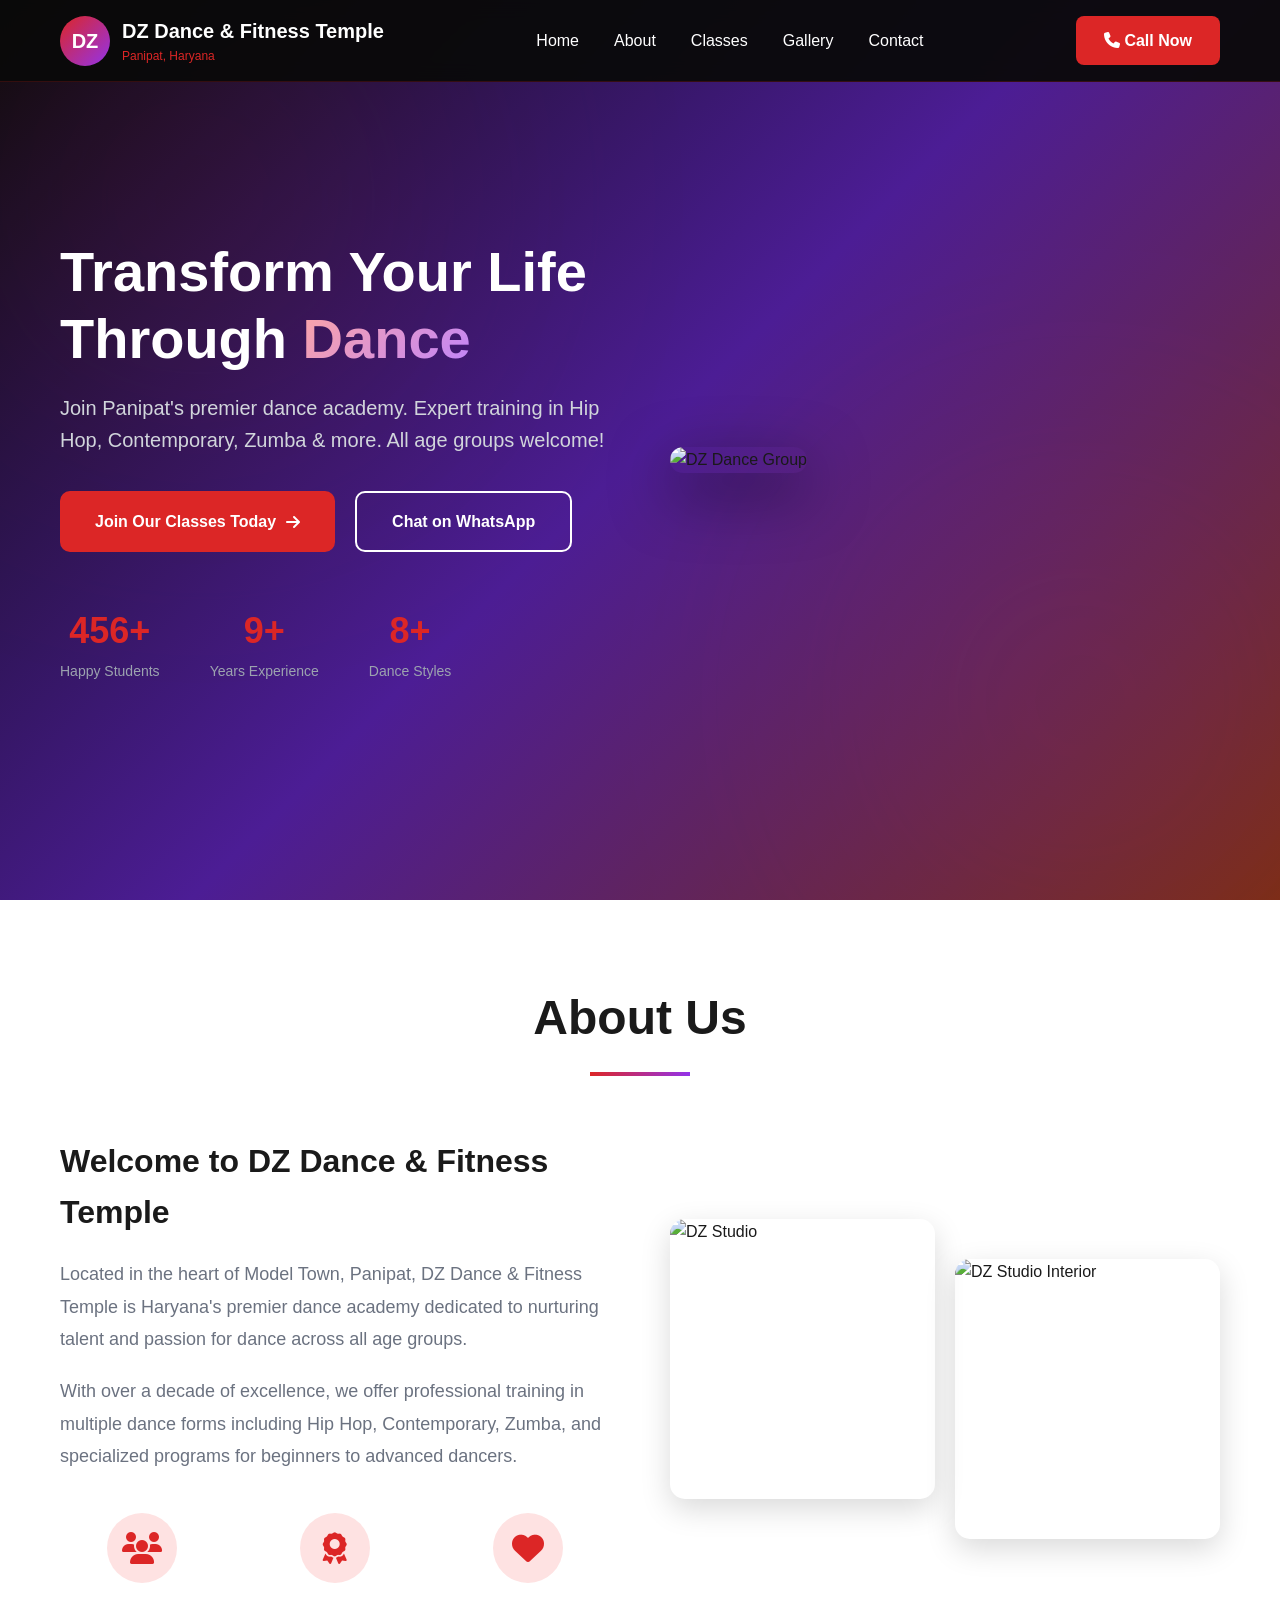
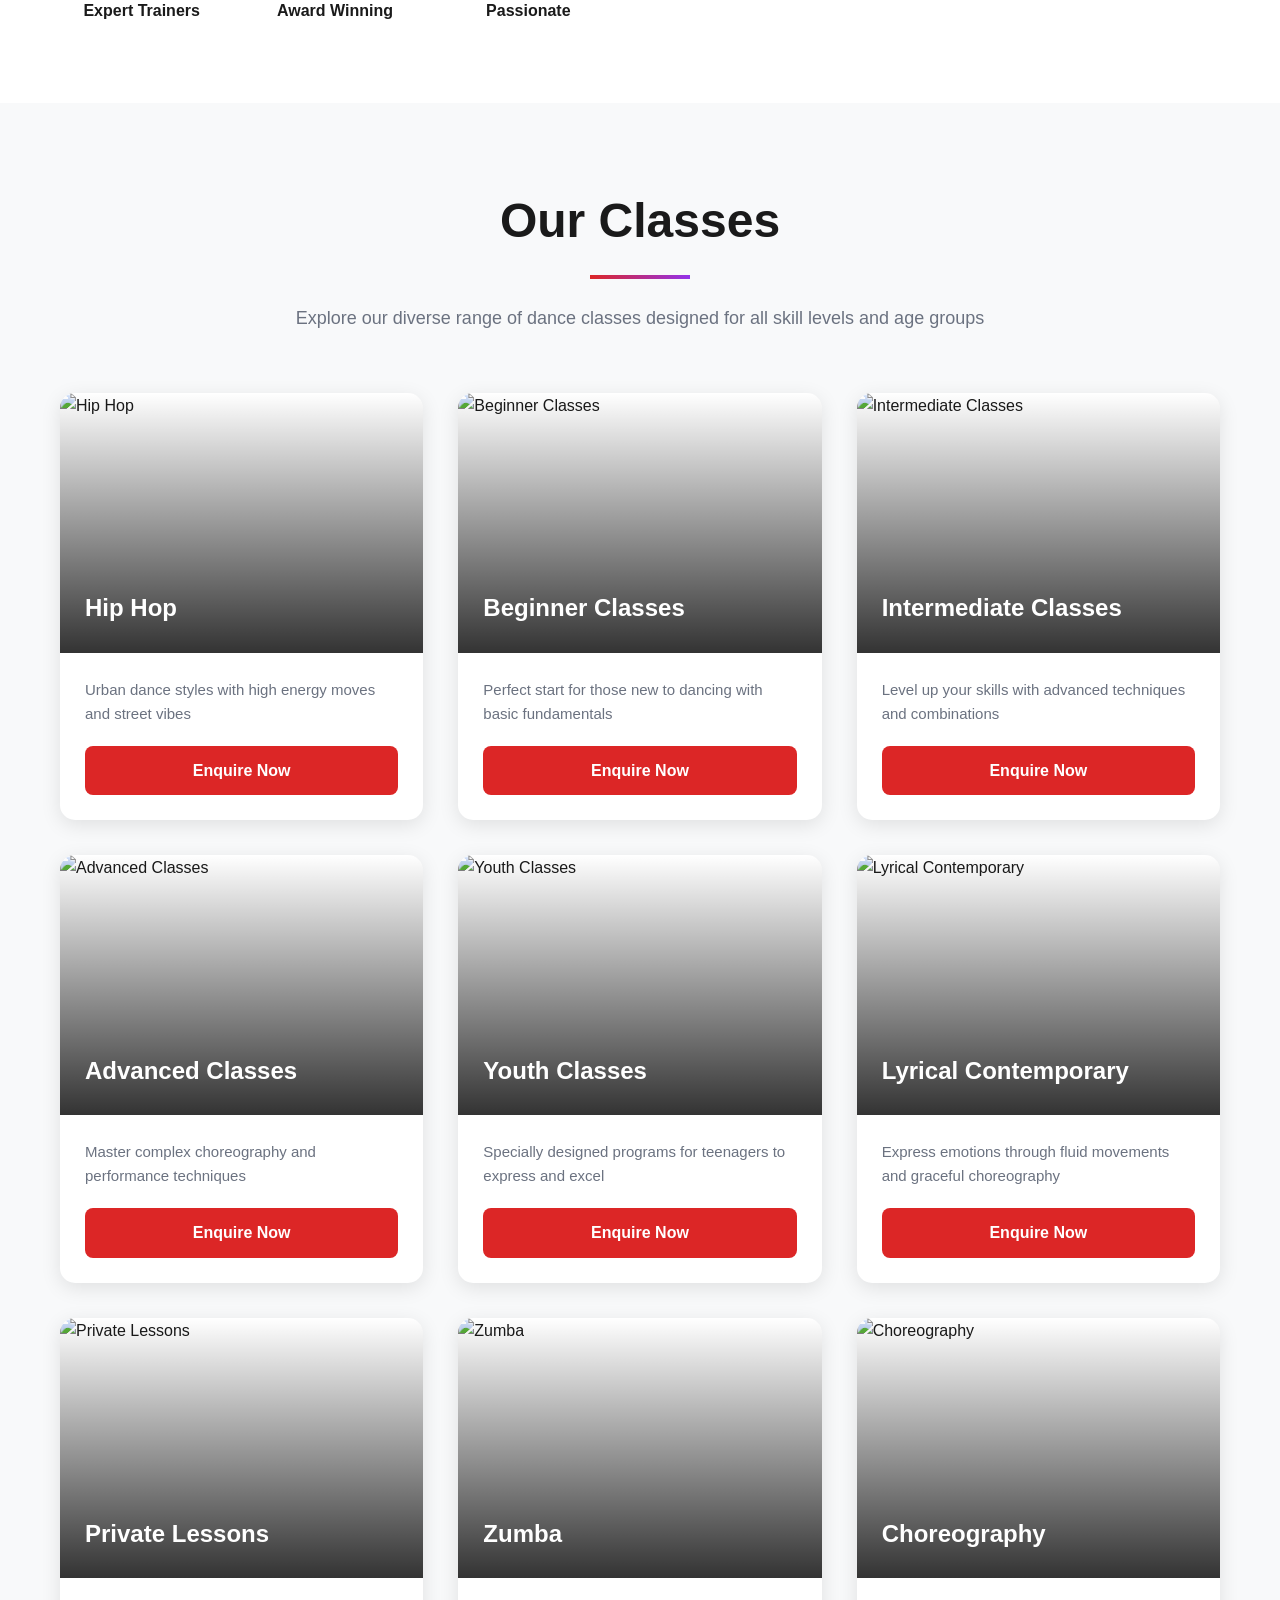
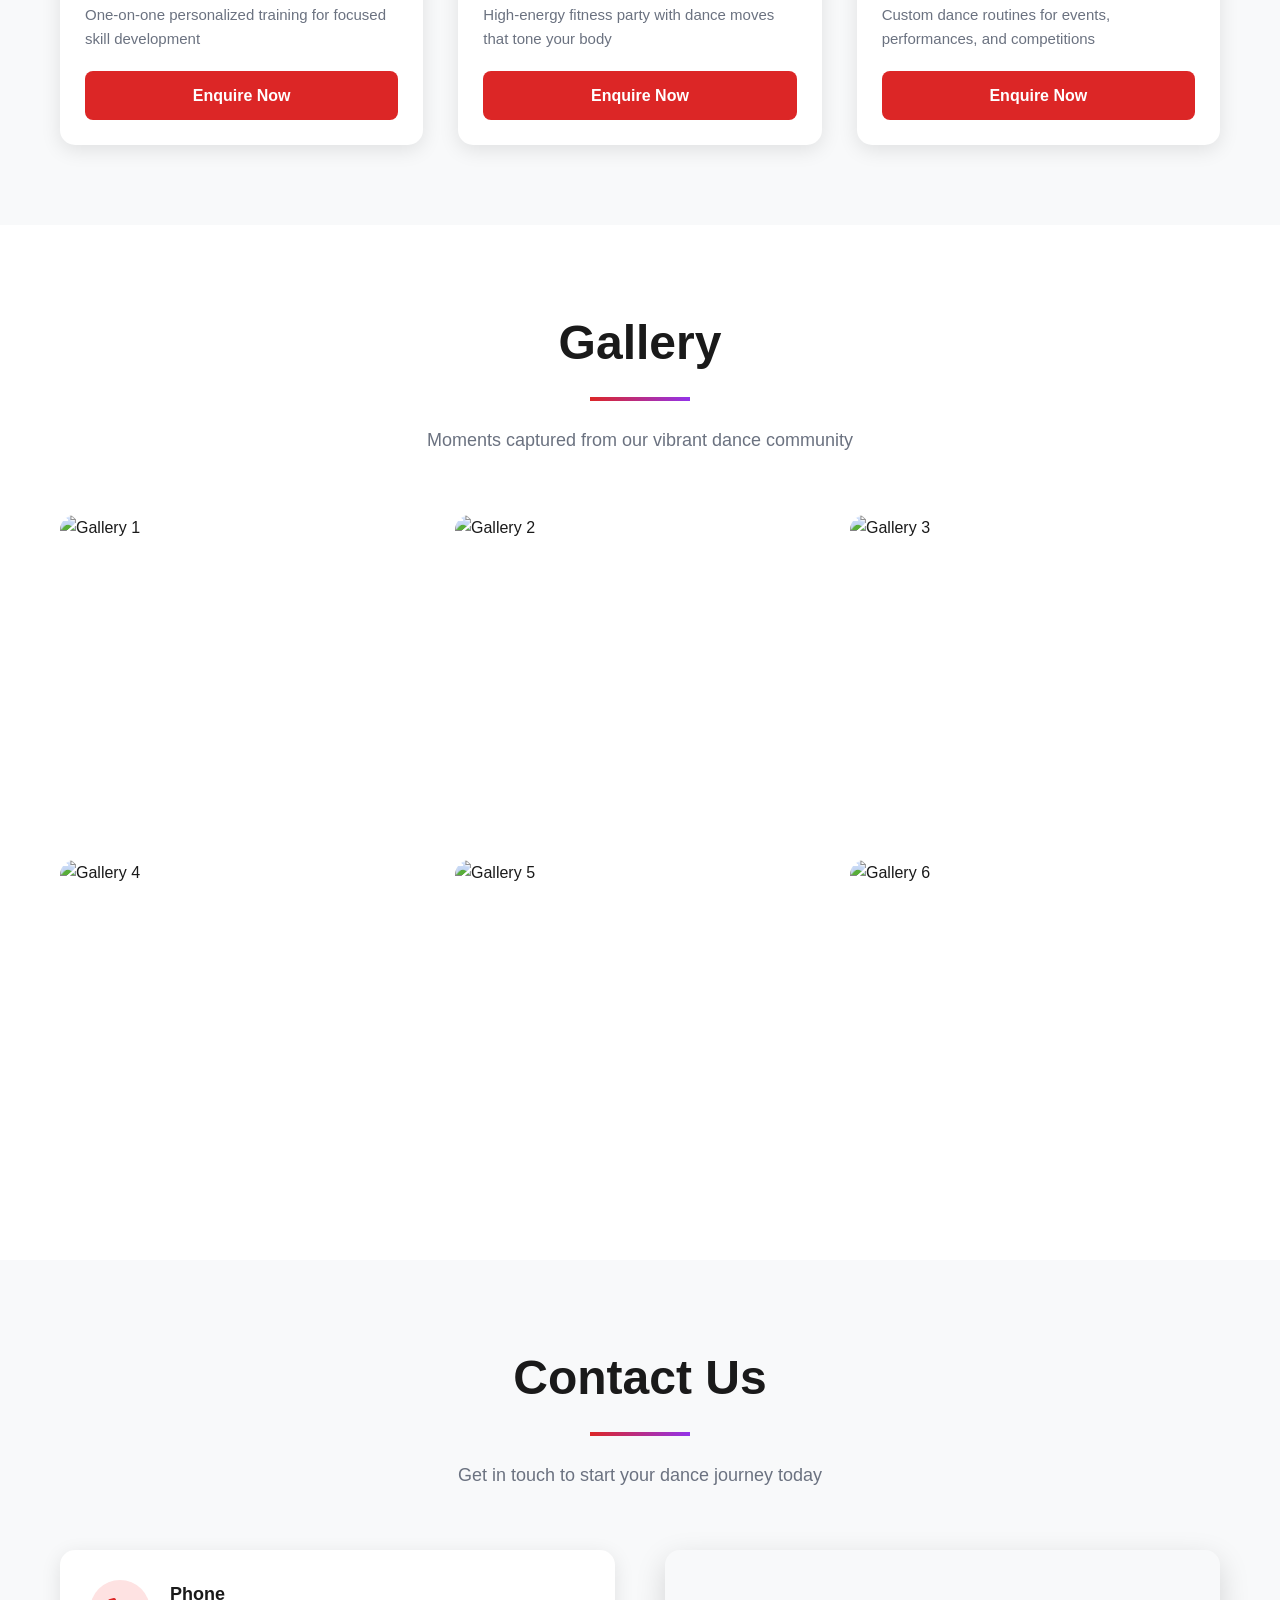
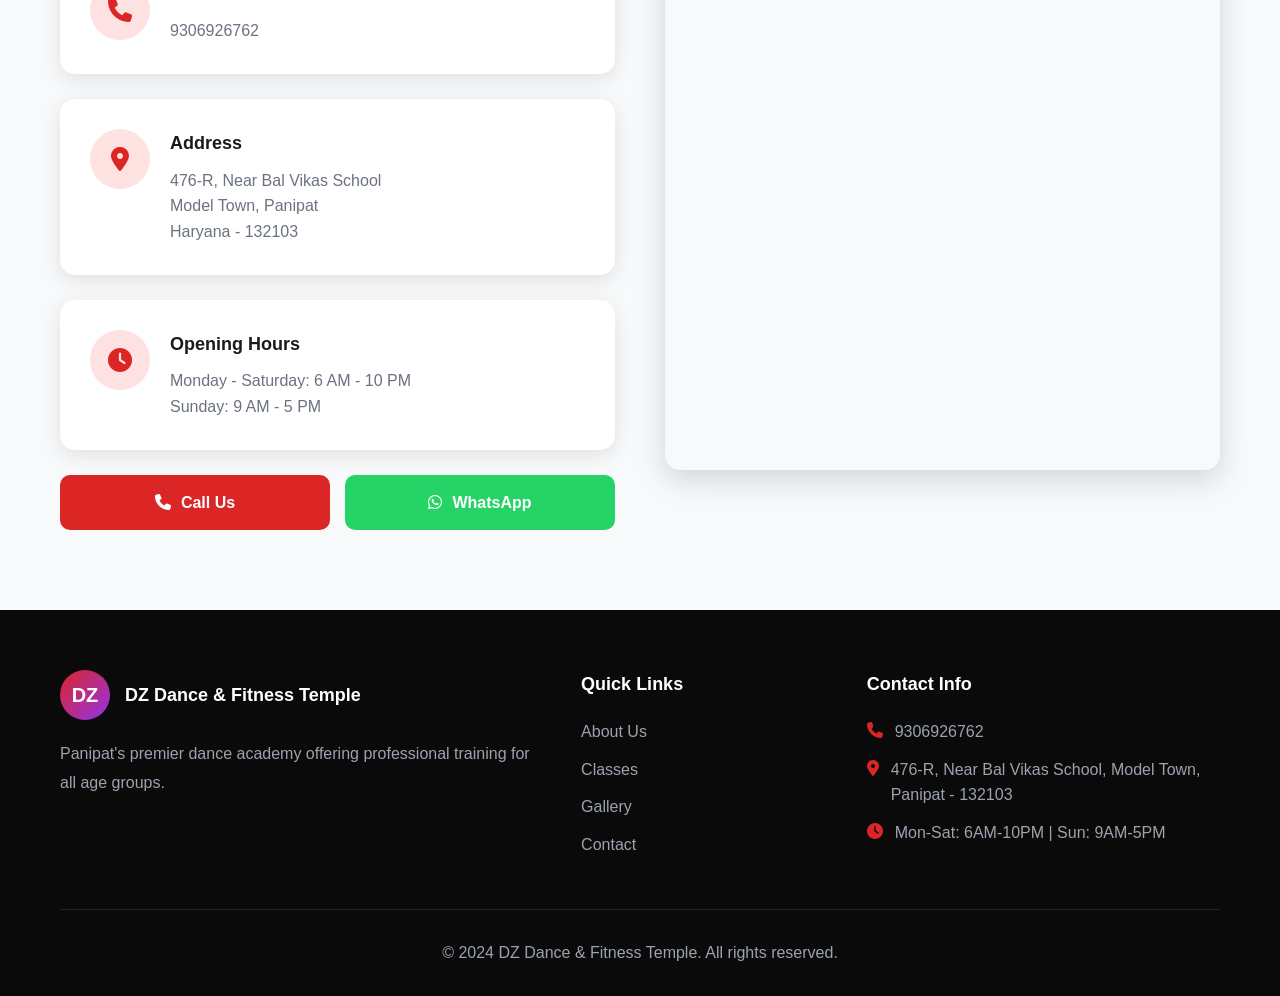
==== static-website/index.html @ d828e3bc "auto-commit for 0500b7d0-57ed-495e-b58e-cc1dfbae3b70" ====
<!DOCTYPE html>
<html lang="en">
<head>
    <meta charset="UTF-8">
    <meta name="viewport" content="width=device-width, initial-scale=1.0">
    <meta name="description" content="DZ Dance & Fitness Temple - Premier dance academy in Panipat offering Hip Hop, Contemporary, Zumba, and more. All age groups welcome!">
    <meta name="keywords" content="dance academy, dance classes, hip hop, zumba, contemporary dance, Panipat, Haryana">
    <title>DZ Dance & Fitness Temple | Premier Dance Academy in Panipat</title>
    <link rel="stylesheet" href="style.css">
    <link rel="stylesheet" href="https://cdnjs.cloudflare.com/ajax/libs/font-awesome/6.4.0/css/all.min.css">
</head>
<body>
    <!-- Header -->
    <header id="header">
        <div class="container">
            <div class="header-content">
                <div class="logo">
                    <div class="logo-circle">DZ</div>
                    <div class="logo-text">
                        <h1>DZ Dance & Fitness Temple</h1>
                        <p>Panipat, Haryana</p>
                    </div>
                </div>
                <nav id="nav">
                    <ul>
                        <li><a href="#home">Home</a></li>
                        <li><a href="#about">About</a></li>
                        <li><a href="#services">Classes</a></li>
                        <li><a href="#gallery">Gallery</a></li>
                        <li><a href="#contact">Contact</a></li>
                    </ul>
                </nav>
                <a href="tel:9306926762" class="btn-call"><i class="fas fa-phone"></i> Call Now</a>
                <div class="mobile-menu-btn" id="mobile-menu-btn">
                    <i class="fas fa-bars"></i>
                </div>
            </div>
        </div>
    </header>

    <!-- Hero Section -->
    <section id="home" class="hero">
        <div class="hero-bg"></div>
        <div class="container">
            <div class="hero-content">
                <div class="hero-text">
                    <h2 class="hero-title">Transform Your Life Through <span class="gradient-text">Dance</span></h2>
                    <p class="hero-subtitle">Join Panipat's premier dance academy. Expert training in Hip Hop, Contemporary, Zumba & more. All age groups welcome!</p>
                    <div class="hero-buttons">
                        <a href="#contact" class="btn btn-primary">Join Our Classes Today <i class="fas fa-arrow-right"></i></a>
                        <a href="https://wa.me/919306926762" target="_blank" class="btn btn-outline">Chat on WhatsApp</a>
                    </div>
                    <div class="hero-stats">
                        <div class="stat-item">
                            <div class="stat-number">500+</div>
                            <div class="stat-label">Happy Students</div>
                        </div>
                        <div class="stat-item">
                            <div class="stat-number">10+</div>
                            <div class="stat-label">Years Experience</div>
                        </div>
                        <div class="stat-item">
                            <div class="stat-number">9+</div>
                            <div class="stat-label">Dance Styles</div>
                        </div>
                    </div>
                </div>
                <div class="hero-image">
                    <img src="https://customer-assets.emergentagent.com/job_dz-fitness-temple/artifacts/ovkq8v60_1160.jpg" alt="DZ Dance Group">
                </div>
            </div>
        </div>
    </section>

    <!-- About Section -->
    <section id="about" class="about">
        <div class="container">
            <div class="section-header">
                <h2 class="section-title">About Us</h2>
                <div class="title-underline"></div>
            </div>
            <div class="about-content">
                <div class="about-text">
                    <h3>Welcome to DZ Dance & Fitness Temple</h3>
                    <p>Located in the heart of Model Town, Panipat, DZ Dance & Fitness Temple is Haryana's premier dance academy dedicated to nurturing talent and passion for dance across all age groups.</p>
                    <p>With over a decade of excellence, we offer professional training in multiple dance forms including Hip Hop, Contemporary, Zumba, and specialized programs for beginners to advanced dancers.</p>
                    <div class="about-features">
                        <div class="feature-item">
                            <div class="feature-icon">
                                <i class="fas fa-users"></i>
                            </div>
                            <h4>Expert Trainers</h4>
                        </div>
                        <div class="feature-item">
                            <div class="feature-icon">
                                <i class="fas fa-award"></i>
                            </div>
                            <h4>Award Winning</h4>
                        </div>
                        <div class="feature-item">
                            <div class="feature-icon">
                                <i class="fas fa-heart"></i>
                            </div>
                            <h4>Passionate</h4>
                        </div>
                    </div>
                </div>
                <div class="about-images">
                    <img src="https://customer-assets.emergentagent.com/job_dz-fitness-temple/artifacts/avl4968j_1159.jpg" alt="DZ Studio" class="about-img-1">
                    <img src="https://customer-assets.emergentagent.com/job_dz-fitness-temple/artifacts/d0yqidwr_1162.jpg" alt="DZ Studio Interior" class="about-img-2">
                </div>
            </div>
        </div>
    </section>

    <!-- Services Section -->
    <section id="services" class="services">
        <div class="container">
            <div class="section-header">
                <h2 class="section-title">Our Classes</h2>
                <div class="title-underline"></div>
                <p class="section-subtitle">Explore our diverse range of dance classes designed for all skill levels and age groups</p>
            </div>
            <div class="services-grid">
                <div class="service-card">
                    <div class="service-image">
                        <img src="https://images.unsplash.com/photo-1508700929628-666bc8bd84ea?w=800" alt="Hip Hop">
                        <div class="service-overlay">
                            <h3>Hip Hop</h3>
                        </div>
                    </div>
                    <div class="service-content">
                        <p>Urban dance styles with high energy moves and street vibes</p>
                        <a href="https://wa.me/919306926762" target="_blank" class="btn btn-service">Enquire Now</a>
                    </div>
                </div>

                <div class="service-card">
                    <div class="service-image">
                        <img src="https://images.pexels.com/photos/8087989/pexels-photo-8087989.jpeg?auto=compress&cs=tinysrgb&w=800" alt="Beginner Classes">
                        <div class="service-overlay">
                            <h3>Beginner Classes</h3>
                        </div>
                    </div>
                    <div class="service-content">
                        <p>Perfect start for those new to dancing with basic fundamentals</p>
                        <a href="https://wa.me/919306926762" target="_blank" class="btn btn-service">Enquire Now</a>
                    </div>
                </div>

                <div class="service-card">
                    <div class="service-image">
                        <img src="https://images.pexels.com/photos/7319734/pexels-photo-7319734.jpeg?auto=compress&cs=tinysrgb&w=800" alt="Intermediate Classes">
                        <div class="service-overlay">
                            <h3>Intermediate Classes</h3>
                        </div>
                    </div>
                    <div class="service-content">
                        <p>Level up your skills with advanced techniques and combinations</p>
                        <a href="https://wa.me/919306926762" target="_blank" class="btn btn-service">Enquire Now</a>
                    </div>
                </div>

                <div class="service-card">
                    <div class="service-image">
                        <img src="https://images.pexels.com/photos/3621950/pexels-photo-3621950.jpeg?auto=compress&cs=tinysrgb&w=800" alt="Advanced Classes">
                        <div class="service-overlay">
                            <h3>Advanced Classes</h3>
                        </div>
                    </div>
                    <div class="service-content">
                        <p>Master complex choreography and performance techniques</p>
                        <a href="https://wa.me/919306926762" target="_blank" class="btn btn-service">Enquire Now</a>
                    </div>
                </div>

                <div class="service-card">
                    <div class="service-image">
                        <img src="https://images.pexels.com/photos/6726826/pexels-photo-6726826.jpeg?auto=compress&cs=tinysrgb&w=800" alt="Youth Classes">
                        <div class="service-overlay">
                            <h3>Youth Classes</h3>
                        </div>
                    </div>
                    <div class="service-content">
                        <p>Specially designed programs for teenagers to express and excel</p>
                        <a href="https://wa.me/919306926762" target="_blank" class="btn btn-service">Enquire Now</a>
                    </div>
                </div>

                <div class="service-card">
                    <div class="service-image">
                        <img src="https://images.unsplash.com/photo-1547153760-18fc86324498?w=800" alt="Lyrical Contemporary">
                        <div class="service-overlay">
                            <h3>Lyrical Contemporary</h3>
                        </div>
                    </div>
                    <div class="service-content">
                        <p>Express emotions through fluid movements and graceful choreography</p>
                        <a href="https://wa.me/919306926762" target="_blank" class="btn btn-service">Enquire Now</a>
                    </div>
                </div>

                <div class="service-card">
                    <div class="service-image">
                        <img src="https://images.pexels.com/photos/6389067/pexels-photo-6389067.jpeg?auto=compress&cs=tinysrgb&w=800" alt="Private Lessons">
                        <div class="service-overlay">
                            <h3>Private Lessons</h3>
                        </div>
                    </div>
                    <div class="service-content">
                        <p>One-on-one personalized training for focused skill development</p>
                        <a href="https://wa.me/919306926762" target="_blank" class="btn btn-service">Enquire Now</a>
                    </div>
                </div>

                <div class="service-card">
                    <div class="service-image">
                        <img src="https://images.unsplash.com/photo-1518611012118-696072aa579a?w=800" alt="Zumba">
                        <div class="service-overlay">
                            <h3>Zumba</h3>
                        </div>
                    </div>
                    <div class="service-content">
                        <p>High-energy fitness party with dance moves that tone your body</p>
                        <a href="https://wa.me/919306926762" target="_blank" class="btn btn-service">Enquire Now</a>
                    </div>
                </div>

                <div class="service-card">
                    <div class="service-image">
                        <img src="https://images.pexels.com/photos/3764011/pexels-photo-3764011.jpeg?auto=compress&cs=tinysrgb&w=800" alt="Choreography">
                        <div class="service-overlay">
                            <h3>Choreography</h3>
                        </div>
                    </div>
                    <div class="service-content">
                        <p>Custom dance routines for events, performances, and competitions</p>
                        <a href="https://wa.me/919306926762" target="_blank" class="btn btn-service">Enquire Now</a>
                    </div>
                </div>
            </div>
        </div>
    </section>

    <!-- Gallery Section -->
    <section id="gallery" class="gallery">
        <div class="container">
            <div class="section-header">
                <h2 class="section-title">Gallery</h2>
                <div class="title-underline"></div>
                <p class="section-subtitle">Moments captured from our vibrant dance community</p>
            </div>
            <div class="gallery-grid">
                <div class="gallery-item">
                    <img src="https://customer-assets.emergentagent.com/job_dz-fitness-temple/artifacts/ovkq8v60_1160.jpg" alt="Gallery 1">
                    <div class="gallery-overlay">
                        <i class="fas fa-search-plus"></i>
                    </div>
                </div>
                <div class="gallery-item">
                    <img src="https://customer-assets.emergentagent.com/job_dz-fitness-temple/artifacts/u0hjjedg_1158.jpg" alt="Gallery 2">
                    <div class="gallery-overlay">
                        <i class="fas fa-search-plus"></i>
                    </div>
                </div>
                <div class="gallery-item">
                    <img src="https://customer-assets.emergentagent.com/job_dz-fitness-temple/artifacts/avl4968j_1159.jpg" alt="Gallery 3">
                    <div class="gallery-overlay">
                        <i class="fas fa-search-plus"></i>
                    </div>
                </div>
                <div class="gallery-item">
                    <img src="https://customer-assets.emergentagent.com/job_dz-fitness-temple/artifacts/m7aams73_1161.jpg" alt="Gallery 4">
                    <div class="gallery-overlay">
                        <i class="fas fa-search-plus"></i>
                    </div>
                </div>
                <div class="gallery-item">
                    <img src="https://customer-assets.emergentagent.com/job_dz-fitness-temple/artifacts/d0yqidwr_1162.jpg" alt="Gallery 5">
                    <div class="gallery-overlay">
                        <i class="fas fa-search-plus"></i>
                    </div>
                </div>
                <div class="gallery-item">
                    <img src="https://images.pexels.com/photos/6726826/pexels-photo-6726826.jpeg?auto=compress&cs=tinysrgb&w=800" alt="Gallery 6">
                    <div class="gallery-overlay">
                        <i class="fas fa-search-plus"></i>
                    </div>
                </div>
            </div>
        </div>
    </section>

    <!-- Contact Section -->
    <section id="contact" class="contact">
        <div class="container">
            <div class="section-header">
                <h2 class="section-title">Contact Us</h2>
                <div class="title-underline"></div>
                <p class="section-subtitle">Get in touch to start your dance journey today</p>
            </div>
            <div class="contact-content">
                <div class="contact-info">
                    <div class="contact-card">
                        <div class="contact-icon">
                            <i class="fas fa-phone"></i>
                        </div>
                        <div class="contact-details">
                            <h4>Phone</h4>
                            <a href="tel:9306926762">9306926762</a>
                        </div>
                    </div>

                    <div class="contact-card">
                        <div class="contact-icon">
                            <i class="fas fa-map-marker-alt"></i>
                        </div>
                        <div class="contact-details">
                            <h4>Address</h4>
                            <p>476-R, Near Bal Vikas School<br>Model Town, Panipat<br>Haryana - 132103</p>
                        </div>
                    </div>

                    <div class="contact-card">
                        <div class="contact-icon">
                            <i class="fas fa-clock"></i>
                        </div>
                        <div class="contact-details">
                            <h4>Opening Hours</h4>
                            <p>Monday - Saturday: 6 AM - 10 PM<br>Sunday: 9 AM - 5 PM</p>
                        </div>
                    </div>

                    <div class="contact-buttons">
                        <a href="tel:9306926762" class="btn btn-contact-call"><i class="fas fa-phone"></i> Call Us</a>
                        <a href="https://wa.me/919306926762" target="_blank" class="btn btn-contact-whatsapp"><i class="fab fa-whatsapp"></i> WhatsApp</a>
                    </div>
                </div>

                <div class="contact-map">
                    <iframe src="https://www.google.com/maps/embed?pb=!1m18!1m12!1m3!1d3476.2847656!2d76.9625!3d29.3879!2m3!1f0!2f0!3f0!3m2!1i1024!2i768!4f13.1!3m3!1m2!1s0x0%3A0x0!2zMjnCsDIzJzE2LjQiTiA3NsKwNTcnNDUuMCJF!5e0!3m2!1sen!2sin!4v1234567890" width="100%" height="100%" style="border:0;" allowfullscreen="" loading="lazy" referrerpolicy="no-referrer-when-downgrade"></iframe>
                </div>
            </div>
        </div>
    </section>

    <!-- Footer -->
    <footer class="footer">
        <div class="container">
            <div class="footer-content">
                <div class="footer-section">
                    <div class="footer-logo">
                        <div class="logo-circle">DZ</div>
                        <h3>DZ Dance & Fitness Temple</h3>
                    </div>
                    <p>Panipat's premier dance academy offering professional training for all age groups.</p>
                </div>
                <div class="footer-section">
                    <h4>Quick Links</h4>
                    <ul>
                        <li><a href="#about">About Us</a></li>
                        <li><a href="#services">Classes</a></li>
                        <li><a href="#gallery">Gallery</a></li>
                        <li><a href="#contact">Contact</a></li>
                    </ul>
                </div>
                <div class="footer-section">
                    <h4>Contact Info</h4>
                    <ul class="footer-contact">
                        <li><i class="fas fa-phone"></i> 9306926762</li>
                        <li><i class="fas fa-map-marker-alt"></i> 476-R, Near Bal Vikas School, Model Town, Panipat - 132103</li>
                        <li><i class="fas fa-clock"></i> Mon-Sat: 6AM-10PM | Sun: 9AM-5PM</li>
                    </ul>
                </div>
            </div>
            <div class="footer-bottom">
                <p>&copy; 2024 DZ Dance & Fitness Temple. All rights reserved.</p>
            </div>
        </div>
    </footer>

    <!-- Floating WhatsApp Button -->
    <a href="https://wa.me/919306926762" target="_blank" class="whatsapp-float" id="whatsapp-float">
        <i class="fab fa-whatsapp"></i>
    </a>

    <script src="script.js"></script>
</body>
</html>
---- static-website/style.css ----
* {
    margin: 0;
    padding: 0;
    box-sizing: border-box;
}

:root {
    --primary-red: #dc2626;
    --primary-purple: #9333ea;
    --dark-bg: #0a0a0a;
    --light-bg: #ffffff;
    --gray-bg: #f8f9fa;
    --text-dark: #1a1a1a;
    --text-light: #6b7280;
    --border-color: #e5e7eb;
}

html {
    scroll-behavior: smooth;
}

body {
    font-family: 'Segoe UI', Tahoma, Geneva, Verdana, sans-serif;
    line-height: 1.6;
    color: var(--text-dark);
    overflow-x: hidden;
}

.container {
    max-width: 1200px;
    margin: 0 auto;
    padding: 0 20px;
}

/* Header */
#header {
    position: fixed;
    top: 0;
    left: 0;
    right: 0;
    background: rgba(10, 10, 10, 0.95);
    backdrop-filter: blur(10px);
    border-bottom: 1px solid rgba(220, 38, 38, 0.2);
    z-index: 1000;
    transition: all 0.3s ease;
}

#header.scrolled {
    box-shadow: 0 4px 20px rgba(0, 0, 0, 0.3);
}

.header-content {
    display: flex;
    align-items: center;
    justify-content: space-between;
    padding: 15px 0;
}

.logo {
    display: flex;
    align-items: center;
    gap: 12px;
}

.logo-circle {
    width: 50px;
    height: 50px;
    background: linear-gradient(135deg, var(--primary-red), var(--primary-purple));
    border-radius: 50%;
    display: flex;
    align-items: center;
    justify-content: center;
    color: white;
    font-weight: bold;
    font-size: 20px;
}

.logo-text h1 {
    font-size: 20px;
    color: white;
    font-weight: 700;
}

.logo-text p {
    font-size: 12px;
    color: var(--primary-red);
}

#nav ul {
    display: flex;
    list-style: none;
    gap: 35px;
}

#nav a {
    color: white;
    text-decoration: none;
    font-weight: 500;
    transition: color 0.3s ease;
    position: relative;
}

#nav a:hover {
    color: var(--primary-red);
}

#nav a::after {
    content: '';
    position: absolute;
    bottom: -5px;
    left: 0;
    width: 0;
    height: 2px;
    background: var(--primary-red);
    transition: width 0.3s ease;
}

#nav a:hover::after {
    width: 100%;
}

.btn-call {
    background: var(--primary-red);
    color: white;
    padding: 12px 28px;
    border-radius: 8px;
    text-decoration: none;
    font-weight: 600;
    transition: all 0.3s ease;
}

.btn-call:hover {
    background: #b91c1c;
    transform: translateY(-2px);
    box-shadow: 0 8px 20px rgba(220, 38, 38, 0.4);
}

.mobile-menu-btn {
    display: none;
    color: white;
    font-size: 24px;
    cursor: pointer;
}

/* Hero Section */
.hero {
    position: relative;
    min-height: 100vh;
    display: flex;
    align-items: center;
    padding-top: 100px;
    overflow: hidden;
}

.hero-bg {
    position: absolute;
    inset: 0;
    background: linear-gradient(135deg, #0a0a0a 0%, #4c1d95 50%, #7c2d12 100%);
    z-index: -1;
}

.hero-bg::before {
    content: '';
    position: absolute;
    top: 0;
    left: 0;
    width: 400px;
    height: 400px;
    background: var(--primary-red);
    border-radius: 50%;
    filter: blur(150px);
    opacity: 0.15;
    animation: pulse 4s ease-in-out infinite;
}

.hero-bg::after {
    content: '';
    position: absolute;
    bottom: 0;
    right: 0;
    width: 400px;
    height: 400px;
    background: var(--primary-purple);
    border-radius: 50%;
    filter: blur(150px);
    opacity: 0.15;
    animation: pulse 4s ease-in-out infinite 2s;
}

@keyframes pulse {
    0%, 100% { transform: scale(1); }
    50% { transform: scale(1.1); }
}

.hero-content {
    display: grid;
    grid-template-columns: 1fr 1fr;
    gap: 60px;
    align-items: center;
}

.hero-title {
    font-size: 56px;
    color: white;
    font-weight: 800;
    line-height: 1.2;
    margin-bottom: 20px;
}

.gradient-text {
    background: linear-gradient(135deg, #fca5a5, #c084fc);
    -webkit-background-clip: text;
    -webkit-text-fill-color: transparent;
    background-clip: text;
}

.hero-subtitle {
    font-size: 20px;
    color: #d1d5db;
    margin-bottom: 35px;
}

.hero-buttons {
    display: flex;
    gap: 20px;
    margin-bottom: 50px;
    flex-wrap: wrap;
}

.btn {
    padding: 16px 35px;
    border-radius: 10px;
    text-decoration: none;
    font-weight: 600;
    display: inline-flex;
    align-items: center;
    gap: 10px;
    transition: all 0.3s ease;
    font-size: 16px;
}

.btn-primary {
    background: var(--primary-red);
    color: white;
}

.btn-primary:hover {
    background: #b91c1c;
    transform: translateY(-3px);
    box-shadow: 0 10px 30px rgba(220, 38, 38, 0.4);
}

.btn-outline {
    border: 2px solid white;
    color: white;
}

.btn-outline:hover {
    background: white;
    color: var(--dark-bg);
}

.hero-stats {
    display: flex;
    gap: 50px;
}

.stat-item {
    text-align: center;
}

.stat-number {
    font-size: 36px;
    font-weight: 800;
    color: var(--primary-red);
}

.stat-label {
    font-size: 14px;
    color: #9ca3af;
}

.hero-image {
    position: relative;
}

.hero-image img {
    width: 100%;
    height: 500px;
    object-fit: cover;
    border-radius: 20px;
    box-shadow: 0 20px 60px rgba(0, 0, 0, 0.5);
    transition: transform 0.5s ease;
}

.hero-image:hover img {
    transform: scale(1.05);
}

/* Section Styles */
section {
    padding: 80px 0;
}

.section-header {
    text-align: center;
    margin-bottom: 60px;
}

.section-title {
    font-size: 48px;
    font-weight: 800;
    color: var(--text-dark);
    margin-bottom: 15px;
}

.title-underline {
    width: 100px;
    height: 4px;
    background: linear-gradient(90deg, var(--primary-red), var(--primary-purple));
    margin: 0 auto 25px;
}

.section-subtitle {
    font-size: 18px;
    color: var(--text-light);
    max-width: 700px;
    margin: 0 auto;
}

/* About Section */
.about {
    background: white;
}

.about-content {
    display: grid;
    grid-template-columns: 1fr 1fr;
    gap: 60px;
    align-items: center;
}

.about-text h3 {
    font-size: 32px;
    margin-bottom: 20px;
    color: var(--text-dark);
}

.about-text p {
    font-size: 18px;
    color: var(--text-light);
    margin-bottom: 20px;
    line-height: 1.8;
}

.about-features {
    display: grid;
    grid-template-columns: repeat(3, 1fr);
    gap: 30px;
    margin-top: 40px;
}

.feature-item {
    text-align: center;
}

.feature-icon {
    width: 70px;
    height: 70px;
    background: #fee2e2;
    border-radius: 50%;
    display: flex;
    align-items: center;
    justify-content: center;
    margin: 0 auto 15px;
}

.feature-icon i {
    font-size: 32px;
    color: var(--primary-red);
}

.feature-item h4 {
    font-size: 16px;
    font-weight: 600;
}

.about-images {
    display: grid;
    grid-template-columns: 1fr 1fr;
    gap: 20px;
}

.about-img-1,
.about-img-2 {
    width: 100%;
    height: 280px;
    object-fit: cover;
    border-radius: 15px;
    box-shadow: 0 10px 30px rgba(0, 0, 0, 0.15);
    transition: transform 0.3s ease;
}

.about-img-2 {
    margin-top: 40px;
}

.about-images img:hover {
    transform: scale(1.05);
}

/* Services Section */
.services {
    background: var(--gray-bg);
}

.services-grid {
    display: grid;
    grid-template-columns: repeat(3, 1fr);
    gap: 35px;
}

.service-card {
    background: white;
    border-radius: 15px;
    overflow: hidden;
    box-shadow: 0 5px 20px rgba(0, 0, 0, 0.1);
    transition: all 0.3s ease;
}

.service-card:hover {
    transform: translateY(-10px);
    box-shadow: 0 15px 40px rgba(0, 0, 0, 0.2);
}

.service-image {
    position: relative;
    height: 260px;
    overflow: hidden;
}

.service-image img {
    width: 100%;
    height: 100%;
    object-fit: cover;
    transition: transform 0.5s ease;
}

.service-card:hover .service-image img {
    transform: scale(1.15);
}

.service-overlay {
    position: absolute;
    inset: 0;
    background: linear-gradient(to top, rgba(0,0,0,0.8), rgba(0,0,0,0.4), transparent);
    display: flex;
    align-items: flex-end;
    padding: 25px;
}

.service-overlay h3 {
    color: white;
    font-size: 24px;
    font-weight: 700;
}

.service-content {
    padding: 25px;
}

.service-content p {
    color: var(--text-light);
    margin-bottom: 20px;
    font-size: 15px;
}

.btn-service {
    width: 100%;
    background: var(--primary-red);
    color: white;
    border: none;
    padding: 12px;
    border-radius: 8px;
    font-weight: 600;
    cursor: pointer;
    transition: all 0.3s ease;
    text-align: center;
    display: block;
    text-decoration: none;
}

.btn-service:hover {
    background: var(--primary-purple);
}

/* Gallery Section */
.gallery {
    background: white;
}

.gallery-grid {
    display: grid;
    grid-template-columns: repeat(3, 1fr);
    gap: 25px;
}

.gallery-item {
    position: relative;
    height: 320px;
    border-radius: 15px;
    overflow: hidden;
    cursor: pointer;
}

.gallery-item img {
    width: 100%;
    height: 100%;
    object-fit: cover;
    transition: transform 0.5s ease;
}

.gallery-overlay {
    position: absolute;
    inset: 0;
    background: rgba(0, 0, 0, 0);
    display: flex;
    align-items: center;
    justify-content: center;
    transition: all 0.3s ease;
}

.gallery-overlay i {
    color: white;
    font-size: 40px;
    opacity: 0;
    transform: scale(0);
    transition: all 0.3s ease;
}

.gallery-item:hover .gallery-overlay {
    background: rgba(0, 0, 0, 0.6);
}

.gallery-item:hover .gallery-overlay i {
    opacity: 1;
    transform: scale(1);
}

.gallery-item:hover img {
    transform: scale(1.15);
}

/* Contact Section */
.contact {
    background: var(--gray-bg);
}

.contact-content {
    display: grid;
    grid-template-columns: 1fr 1fr;
    gap: 50px;
}

.contact-card {
    background: white;
    padding: 30px;
    border-radius: 15px;
    box-shadow: 0 5px 20px rgba(0, 0, 0, 0.1);
    display: flex;
    gap: 20px;
    margin-bottom: 25px;
    transition: all 0.3s ease;
}

.contact-card:hover {
    box-shadow: 0 10px 30px rgba(0, 0, 0, 0.15);
    transform: translateY(-5px);
}

.contact-icon {
    width: 60px;
    height: 60px;
    background: #fee2e2;
    border-radius: 50%;
    display: flex;
    align-items: center;
    justify-content: center;
    flex-shrink: 0;
}

.contact-icon i {
    font-size: 24px;
    color: var(--primary-red);
}

.contact-details h4 {
    font-size: 18px;
    margin-bottom: 10px;
    color: var(--text-dark);
}

.contact-details p,
.contact-details a {
    color: var(--text-light);
    font-size: 16px;
    text-decoration: none;
    transition: color 0.3s ease;
}

.contact-details a:hover {
    color: var(--primary-red);
}

.contact-buttons {
    display: flex;
    gap: 15px;
}

.btn-contact-call,
.btn-contact-whatsapp {
    flex: 1;
    padding: 15px;
    border-radius: 10px;
    text-align: center;
    text-decoration: none;
    font-weight: 600;
    display: flex;
    align-items: center;
    justify-content: center;
    gap: 10px;
    transition: all 0.3s ease;
}

.btn-contact-call {
    background: var(--primary-red);
    color: white;
}

.btn-contact-call:hover {
    background: #b91c1c;
    transform: translateY(-3px);
}

.btn-contact-whatsapp {
    background: #25d366;
    color: white;
}

.btn-contact-whatsapp:hover {
    background: #1fb855;
    transform: translateY(-3px);
}

.contact-map {
    height: 520px;
    border-radius: 15px;
    overflow: hidden;
    box-shadow: 0 10px 30px rgba(0, 0, 0, 0.15);
}

/* Footer */
.footer {
    background: var(--dark-bg);
    color: white;
    padding: 60px 0 30px;
}

.footer-content {
    display: grid;
    grid-template-columns: 2fr 1fr 1.5fr;
    gap: 50px;
    margin-bottom: 40px;
}

.footer-logo {
    display: flex;
    align-items: center;
    gap: 15px;
    margin-bottom: 20px;
}

.footer-logo h3 {
    font-size: 18px;
}

.footer-section p {
    color: #9ca3af;
    line-height: 1.8;
}

.footer-section h4 {
    font-size: 18px;
    margin-bottom: 20px;
}

.footer-section ul {
    list-style: none;
}

.footer-section ul li {
    margin-bottom: 12px;
}

.footer-section ul li a {
    color: #9ca3af;
    text-decoration: none;
    transition: color 0.3s ease;
}

.footer-section ul li a:hover {
    color: var(--primary-red);
}

.footer-contact li {
    display: flex;
    align-items: flex-start;
    gap: 12px;
    color: #9ca3af;
    margin-bottom: 15px;
}

.footer-contact i {
    color: var(--primary-red);
    margin-top: 3px;
}

.footer-bottom {
    text-align: center;
    padding-top: 30px;
    border-top: 1px solid rgba(255, 255, 255, 0.1);
    color: #9ca3af;
}

/* WhatsApp Float */
.whatsapp-float {
    position: fixed;
    bottom: 30px;
    right: 30px;
    width: 65px;
    height: 65px;
    background: #25d366;
    border-radius: 50%;
    display: flex;
    align-items: center;
    justify-content: center;
    color: white;
    font-size: 32px;
    box-shadow: 0 8px 25px rgba(37, 211, 102, 0.4);
    z-index: 999;
    transition: all 0.3s ease;
    animation: bounce 2s ease-in-out infinite;
}

.whatsapp-float:hover {
    background: #1fb855;
    transform: scale(1.15);
}

@keyframes bounce {
    0%, 100% { transform: translateY(0); }
    50% { transform: translateY(-10px); }
}

/* Responsive */
@media (max-width: 968px) {
    #nav {
        position: fixed;
        top: 80px;
        left: -100%;
        width: 100%;
        background: var(--dark-bg);
        padding: 30px;
        transition: left 0.3s ease;
    }
    
    #nav.active {
        left: 0;
    }
    
    #nav ul {
        flex-direction: column;
        gap: 20px;
    }
    
    .mobile-menu-btn {
        display: block;
    }
    
    .btn-call {
        display: none;
    }
    
    .hero-content,
    .about-content,
    .contact-content {
        grid-template-columns: 1fr;
    }
    
    .hero-title {
        font-size: 40px;
    }
    
    .services-grid {
        grid-template-columns: repeat(2, 1fr);
    }
    
    .gallery-grid {
        grid-template-columns: repeat(2, 1fr);
    }
    
    .footer-content {
        grid-template-columns: 1fr;
        gap: 40px;
    }
}

@media (max-width: 640px) {
    .hero-title {
        font-size: 32px;
    }
    
    .section-title {
        font-size: 36px;
    }
    
    .services-grid,
    .gallery-grid {
        grid-template-columns: 1fr;
    }
    
    .hero-stats {
        gap: 30px;
    }
    
    .stat-number {
        font-size: 28px;
    }
    
    .about-features {
        grid-template-columns: 1fr;
    }
    
    .contact-buttons {
        flex-direction: column;
    }
    
    .whatsapp-float {
        width: 55px;
        height: 55px;
        font-size: 26px;
        bottom: 20px;
        right: 20px;
    }
}
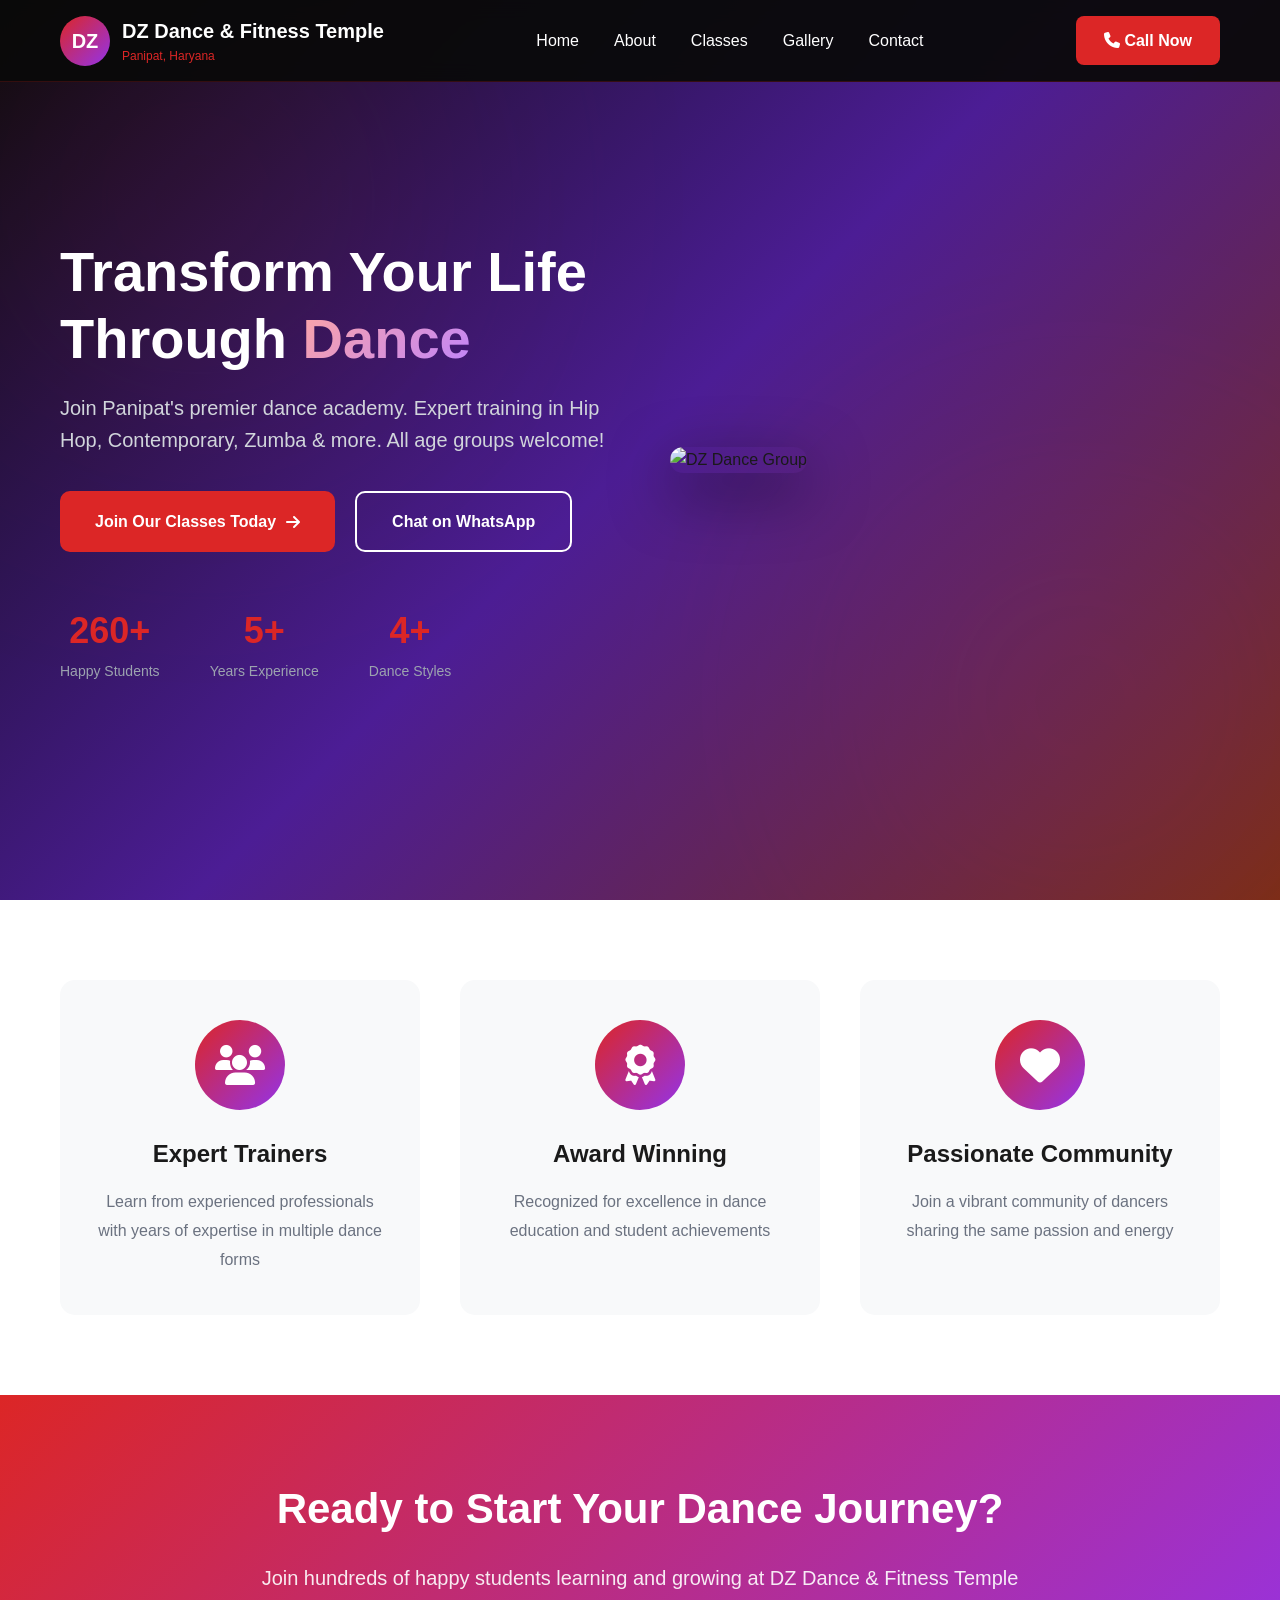
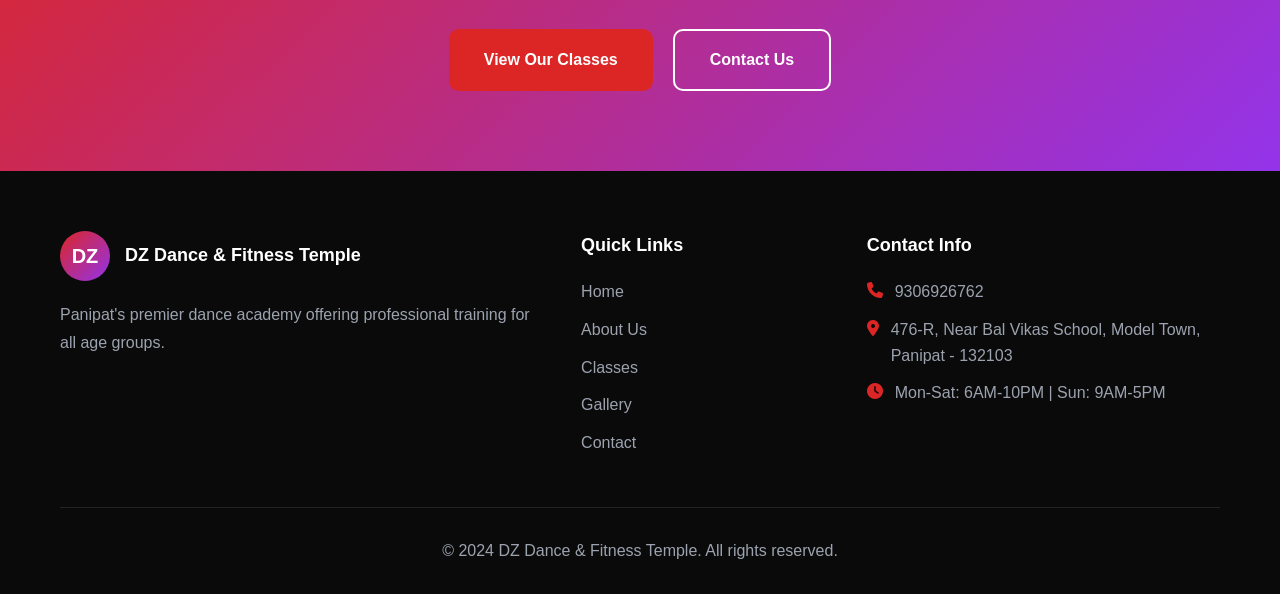
==== commit cc1a1845: "auto-commit for 0ab97787-08fc-43cb-9bb6-98cdfa39fb84" ====
--- a/static-website/index.html
+++ b/static-website/index.html
@@ -4,13 +4,11 @@
     <meta charset="UTF-8">
     <meta name="viewport" content="width=device-width, initial-scale=1.0">
     <meta name="description" content="DZ Dance & Fitness Temple - Premier dance academy in Panipat offering Hip Hop, Contemporary, Zumba, and more. All age groups welcome!">
-    <meta name="keywords" content="dance academy, dance classes, hip hop, zumba, contemporary dance, Panipat, Haryana">
-    <title>DZ Dance & Fitness Temple | Premier Dance Academy in Panipat</title>
+    <title>DZ Dance & Fitness Temple | Home</title>
     <link rel="stylesheet" href="style.css">
     <link rel="stylesheet" href="https://cdnjs.cloudflare.com/ajax/libs/font-awesome/6.4.0/css/all.min.css">
 </head>
 <body>
-    <!-- Header -->
     <header id="header">
         <div class="container">
             <div class="header-content">
@@ -23,11 +21,11 @@
                 </div>
                 <nav id="nav">
                     <ul>
-                        <li><a href="#home">Home</a></li>
-                        <li><a href="#about">About</a></li>
-                        <li><a href="#services">Classes</a></li>
-                        <li><a href="#gallery">Gallery</a></li>
-                        <li><a href="#contact">Contact</a></li>
+                        <li><a href="index.html" class="active">Home</a></li>
+                        <li><a href="about.html">About</a></li>
+                        <li><a href="services.html">Classes</a></li>
+                        <li><a href="gallery.html">Gallery</a></li>
+                        <li><a href="contact.html">Contact</a></li>
                     </ul>
                 </nav>
                 <a href="tel:9306926762" class="btn-call"><i class="fas fa-phone"></i> Call Now</a>
@@ -38,8 +36,7 @@
         </div>
     </header>
 
-    <!-- Hero Section -->
-    <section id="home" class="hero">
+    <section class="hero">
         <div class="hero-bg"></div>
         <div class="container">
             <div class="hero-content">
@@ -47,7 +44,7 @@
                     <h2 class="hero-title">Transform Your Life Through <span class="gradient-text">Dance</span></h2>
                     <p class="hero-subtitle">Join Panipat's premier dance academy. Expert training in Hip Hop, Contemporary, Zumba & more. All age groups welcome!</p>
                     <div class="hero-buttons">
-                        <a href="#contact" class="btn btn-primary">Join Our Classes Today <i class="fas fa-arrow-right"></i></a>
+                        <a href="contact.html" class="btn btn-primary">Join Our Classes Today <i class="fas fa-arrow-right"></i></a>
                         <a href="https://wa.me/919306926762" target="_blank" class="btn btn-outline">Chat on WhatsApp</a>
                     </div>
                     <div class="hero-stats">
@@ -72,279 +69,47 @@
         </div>
     </section>
 
-    <!-- About Section -->
-    <section id="about" class="about">
+    <section class="features-section">
         <div class="container">
-            <div class="section-header">
-                <h2 class="section-title">About Us</h2>
-                <div class="title-underline"></div>
-            </div>
-            <div class="about-content">
-                <div class="about-text">
-                    <h3>Welcome to DZ Dance & Fitness Temple</h3>
-                    <p>Located in the heart of Model Town, Panipat, DZ Dance & Fitness Temple is Haryana's premier dance academy dedicated to nurturing talent and passion for dance across all age groups.</p>
-                    <p>With over a decade of excellence, we offer professional training in multiple dance forms including Hip Hop, Contemporary, Zumba, and specialized programs for beginners to advanced dancers.</p>
-                    <div class="about-features">
-                        <div class="feature-item">
-                            <div class="feature-icon">
-                                <i class="fas fa-users"></i>
-                            </div>
-                            <h4>Expert Trainers</h4>
-                        </div>
-                        <div class="feature-item">
-                            <div class="feature-icon">
-                                <i class="fas fa-award"></i>
-                            </div>
-                            <h4>Award Winning</h4>
-                        </div>
-                        <div class="feature-item">
-                            <div class="feature-icon">
-                                <i class="fas fa-heart"></i>
-                            </div>
-                            <h4>Passionate</h4>
-                        </div>
+            <div class="features-grid">
+                <div class="feature-box">
+                    <div class="feature-icon-large">
+                        <i class="fas fa-users"></i>
                     </div>
+                    <h3>Expert Trainers</h3>
+                    <p>Learn from experienced professionals with years of expertise in multiple dance forms</p>
                 </div>
-                <div class="about-images">
-                    <img src="https://customer-assets.emergentagent.com/job_dz-fitness-temple/artifacts/avl4968j_1159.jpg" alt="DZ Studio" class="about-img-1">
-                    <img src="https://customer-assets.emergentagent.com/job_dz-fitness-temple/artifacts/d0yqidwr_1162.jpg" alt="DZ Studio Interior" class="about-img-2">
+                <div class="feature-box">
+                    <div class="feature-icon-large">
+                        <i class="fas fa-award"></i>
+                    </div>
+                    <h3>Award Winning</h3>
+                    <p>Recognized for excellence in dance education and student achievements</p>
+                </div>
+                <div class="feature-box">
+                    <div class="feature-icon-large">
+                        <i class="fas fa-heart"></i>
+                    </div>
+                    <h3>Passionate Community</h3>
+                    <p>Join a vibrant community of dancers sharing the same passion and energy</p>
                 </div>
             </div>
         </div>
     </section>
 
-    <!-- Services Section -->
-    <section id="services" class="services">
+    <section class="cta-section">
         <div class="container">
-            <div class="section-header">
-                <h2 class="section-title">Our Classes</h2>
-                <div class="title-underline"></div>
-                <p class="section-subtitle">Explore our diverse range of dance classes designed for all skill levels and age groups</p>
-            </div>
-            <div class="services-grid">
-                <div class="service-card">
-                    <div class="service-image">
-                        <img src="https://images.unsplash.com/photo-1508700929628-666bc8bd84ea?w=800" alt="Hip Hop">
-                        <div class="service-overlay">
-                            <h3>Hip Hop</h3>
-                        </div>
-                    </div>
-                    <div class="service-content">
-                        <p>Urban dance styles with high energy moves and street vibes</p>
-                        <a href="https://wa.me/919306926762" target="_blank" class="btn btn-service">Enquire Now</a>
-                    </div>
-                </div>
-
-                <div class="service-card">
-                    <div class="service-image">
-                        <img src="https://images.pexels.com/photos/8087989/pexels-photo-8087989.jpeg?auto=compress&cs=tinysrgb&w=800" alt="Beginner Classes">
-                        <div class="service-overlay">
-                            <h3>Beginner Classes</h3>
-                        </div>
-                    </div>
-                    <div class="service-content">
-                        <p>Perfect start for those new to dancing with basic fundamentals</p>
-                        <a href="https://wa.me/919306926762" target="_blank" class="btn btn-service">Enquire Now</a>
-                    </div>
-                </div>
-
-                <div class="service-card">
-                    <div class="service-image">
-                        <img src="https://images.pexels.com/photos/7319734/pexels-photo-7319734.jpeg?auto=compress&cs=tinysrgb&w=800" alt="Intermediate Classes">
-                        <div class="service-overlay">
-                            <h3>Intermediate Classes</h3>
-                        </div>
-                    </div>
-                    <div class="service-content">
-                        <p>Level up your skills with advanced techniques and combinations</p>
-                        <a href="https://wa.me/919306926762" target="_blank" class="btn btn-service">Enquire Now</a>
-                    </div>
-                </div>
-
-                <div class="service-card">
-                    <div class="service-image">
-                        <img src="https://images.pexels.com/photos/3621950/pexels-photo-3621950.jpeg?auto=compress&cs=tinysrgb&w=800" alt="Advanced Classes">
-                        <div class="service-overlay">
-                            <h3>Advanced Classes</h3>
-                        </div>
-                    </div>
-                    <div class="service-content">
-                        <p>Master complex choreography and performance techniques</p>
-                        <a href="https://wa.me/919306926762" target="_blank" class="btn btn-service">Enquire Now</a>
-                    </div>
-                </div>
-
-                <div class="service-card">
-                    <div class="service-image">
-                        <img src="https://images.pexels.com/photos/6726826/pexels-photo-6726826.jpeg?auto=compress&cs=tinysrgb&w=800" alt="Youth Classes">
-                        <div class="service-overlay">
-                            <h3>Youth Classes</h3>
-                        </div>
-                    </div>
-                    <div class="service-content">
-                        <p>Specially designed programs for teenagers to express and excel</p>
-                        <a href="https://wa.me/919306926762" target="_blank" class="btn btn-service">Enquire Now</a>
-                    </div>
-                </div>
-
-                <div class="service-card">
-                    <div class="service-image">
-                        <img src="https://images.unsplash.com/photo-1547153760-18fc86324498?w=800" alt="Lyrical Contemporary">
-                        <div class="service-overlay">
-                            <h3>Lyrical Contemporary</h3>
-                        </div>
-                    </div>
-                    <div class="service-content">
-                        <p>Express emotions through fluid movements and graceful choreography</p>
-                        <a href="https://wa.me/919306926762" target="_blank" class="btn btn-service">Enquire Now</a>
-                    </div>
-                </div>
-
-                <div class="service-card">
-                    <div class="service-image">
-                        <img src="https://images.pexels.com/photos/6389067/pexels-photo-6389067.jpeg?auto=compress&cs=tinysrgb&w=800" alt="Private Lessons">
-                        <div class="service-overlay">
-                            <h3>Private Lessons</h3>
-                        </div>
-                    </div>
-                    <div class="service-content">
-                        <p>One-on-one personalized training for focused skill development</p>
-                        <a href="https://wa.me/919306926762" target="_blank" class="btn btn-service">Enquire Now</a>
-                    </div>
-                </div>
-
-                <div class="service-card">
-                    <div class="service-image">
-                        <img src="https://images.unsplash.com/photo-1518611012118-696072aa579a?w=800" alt="Zumba">
-                        <div class="service-overlay">
-                            <h3>Zumba</h3>
-                        </div>
-                    </div>
-                    <div class="service-content">
-                        <p>High-energy fitness party with dance moves that tone your body</p>
-                        <a href="https://wa.me/919306926762" target="_blank" class="btn btn-service">Enquire Now</a>
-                    </div>
-                </div>
-
-                <div class="service-card">
-                    <div class="service-image">
-                        <img src="https://images.pexels.com/photos/3764011/pexels-photo-3764011.jpeg?auto=compress&cs=tinysrgb&w=800" alt="Choreography">
-                        <div class="service-overlay">
-                            <h3>Choreography</h3>
-                        </div>
-                    </div>
-                    <div class="service-content">
-                        <p>Custom dance routines for events, performances, and competitions</p>
-                        <a href="https://wa.me/919306926762" target="_blank" class="btn btn-service">Enquire Now</a>
-                    </div>
+            <div class="cta-content">
+                <h2>Ready to Start Your Dance Journey?</h2>
+                <p>Join hundreds of happy students learning and growing at DZ Dance & Fitness Temple</p>
+                <div class="cta-buttons">
+                    <a href="services.html" class="btn btn-primary">View Our Classes</a>
+                    <a href="contact.html" class="btn btn-outline-white">Contact Us</a>
                 </div>
             </div>
         </div>
     </section>
 
-    <!-- Gallery Section -->
-    <section id="gallery" class="gallery">
-        <div class="container">
-            <div class="section-header">
-                <h2 class="section-title">Gallery</h2>
-                <div class="title-underline"></div>
-                <p class="section-subtitle">Moments captured from our vibrant dance community</p>
-            </div>
-            <div class="gallery-grid">
-                <div class="gallery-item">
-                    <img src="https://customer-assets.emergentagent.com/job_dz-fitness-temple/artifacts/ovkq8v60_1160.jpg" alt="Gallery 1">
-                    <div class="gallery-overlay">
-                        <i class="fas fa-search-plus"></i>
-                    </div>
-                </div>
-                <div class="gallery-item">
-                    <img src="https://customer-assets.emergentagent.com/job_dz-fitness-temple/artifacts/u0hjjedg_1158.jpg" alt="Gallery 2">
-                    <div class="gallery-overlay">
-                        <i class="fas fa-search-plus"></i>
-                    </div>
-                </div>
-                <div class="gallery-item">
-                    <img src="https://customer-assets.emergentagent.com/job_dz-fitness-temple/artifacts/avl4968j_1159.jpg" alt="Gallery 3">
-                    <div class="gallery-overlay">
-                        <i class="fas fa-search-plus"></i>
-                    </div>
-                </div>
-                <div class="gallery-item">
-                    <img src="https://customer-assets.emergentagent.com/job_dz-fitness-temple/artifacts/m7aams73_1161.jpg" alt="Gallery 4">
-                    <div class="gallery-overlay">
-                        <i class="fas fa-search-plus"></i>
-                    </div>
-                </div>
-                <div class="gallery-item">
-                    <img src="https://customer-assets.emergentagent.com/job_dz-fitness-temple/artifacts/d0yqidwr_1162.jpg" alt="Gallery 5">
-                    <div class="gallery-overlay">
-                        <i class="fas fa-search-plus"></i>
-                    </div>
-                </div>
-                <div class="gallery-item">
-                    <img src="https://images.pexels.com/photos/6726826/pexels-photo-6726826.jpeg?auto=compress&cs=tinysrgb&w=800" alt="Gallery 6">
-                    <div class="gallery-overlay">
-                        <i class="fas fa-search-plus"></i>
-                    </div>
-                </div>
-            </div>
-        </div>
-    </section>
-
-    <!-- Contact Section -->
-    <section id="contact" class="contact">
-        <div class="container">
-            <div class="section-header">
-                <h2 class="section-title">Contact Us</h2>
-                <div class="title-underline"></div>
-                <p class="section-subtitle">Get in touch to start your dance journey today</p>
-            </div>
-            <div class="contact-content">
-                <div class="contact-info">
-                    <div class="contact-card">
-                        <div class="contact-icon">
-                            <i class="fas fa-phone"></i>
-                        </div>
-                        <div class="contact-details">
-                            <h4>Phone</h4>
-                            <a href="tel:9306926762">9306926762</a>
-                        </div>
-                    </div>
-
-                    <div class="contact-card">
-                        <div class="contact-icon">
-                            <i class="fas fa-map-marker-alt"></i>
-                        </div>
-                        <div class="contact-details">
-                            <h4>Address</h4>
-                            <p>476-R, Near Bal Vikas School<br>Model Town, Panipat<br>Haryana - 132103</p>
-                        </div>
-                    </div>
-
-                    <div class="contact-card">
-                        <div class="contact-icon">
-                            <i class="fas fa-clock"></i>
-                        </div>
-                        <div class="contact-details">
-                            <h4>Opening Hours</h4>
-                            <p>Monday - Saturday: 6 AM - 10 PM<br>Sunday: 9 AM - 5 PM</p>
-                        </div>
-                    </div>
-
-                    <div class="contact-buttons">
-                        <a href="tel:9306926762" class="btn btn-contact-call"><i class="fas fa-phone"></i> Call Us</a>
-                        <a href="https://wa.me/919306926762" target="_blank" class="btn btn-contact-whatsapp"><i class="fab fa-whatsapp"></i> WhatsApp</a>
-                    </div>
-                </div>
-
-                <div class="contact-map">
-                    <iframe src="https://www.google.com/maps/embed?pb=!1m18!1m12!1m3!1d3476.2847656!2d76.9625!3d29.3879!2m3!1f0!2f0!3f0!3m2!1i1024!2i768!4f13.1!3m3!1m2!1s0x0%3A0x0!2zMjnCsDIzJzE2LjQiTiA3NsKwNTcnNDUuMCJF!5e0!3m2!1sen!2sin!4v1234567890" width="100%" height="100%" style="border:0;" allowfullscreen="" loading="lazy" referrerpolicy="no-referrer-when-downgrade"></iframe>
-                </div>
-            </div>
-        </div>
-    </section>
-
-    <!-- Footer -->
     <footer class="footer">
         <div class="container">
             <div class="footer-content">
@@ -358,10 +123,11 @@
                 <div class="footer-section">
                     <h4>Quick Links</h4>
                     <ul>
-                        <li><a href="#about">About Us</a></li>
-                        <li><a href="#services">Classes</a></li>
-                        <li><a href="#gallery">Gallery</a></li>
-                        <li><a href="#contact">Contact</a></li>
+                        <li><a href="index.html">Home</a></li>
+                        <li><a href="about.html">About Us</a></li>
+                        <li><a href="services.html">Classes</a></li>
+                        <li><a href="gallery.html">Gallery</a></li>
+                        <li><a href="contact.html">Contact</a></li>
                     </ul>
                 </div>
                 <div class="footer-section">
@@ -379,7 +145,6 @@
         </div>
     </footer>
 
-    <!-- Floating WhatsApp Button -->
     <a href="https://wa.me/919306926762" target="_blank" class="whatsapp-float" id="whatsapp-float">
         <i class="fab fa-whatsapp"></i>
     </a>
--- a/static-website/style.css
+++ b/static-website/style.css
@@ -762,6 +762,302 @@
     50% { transform: translateY(-10px); }
 }
 
+/* Page Header */
+.page-header {
+    background: linear-gradient(135deg, #0a0a0a 0%, #4c1d95 50%, #7c2d12 100%);
+    padding: 140px 0 80px;
+    text-align: center;
+    color: white;
+}
+
+.page-header h1 {
+    font-size: 48px;
+    font-weight: 800;
+    margin-bottom: 15px;
+}
+
+.page-header p {
+    font-size: 20px;
+    color: #d1d5db;
+}
+
+/* Features Section */
+.features-section {
+    padding: 80px 0;
+    background: white;
+}
+
+.features-grid {
+    display: grid;
+    grid-template-columns: repeat(3, 1fr);
+    gap: 40px;
+}
+
+.feature-box {
+    text-align: center;
+    padding: 40px 30px;
+    border-radius: 15px;
+    background: var(--gray-bg);
+    transition: all 0.3s ease;
+}
+
+.feature-box:hover {
+    transform: translateY(-10px);
+    box-shadow: 0 15px 40px rgba(0, 0, 0, 0.1);
+}
+
+.feature-icon-large {
+    width: 90px;
+    height: 90px;
+    background: linear-gradient(135deg, var(--primary-red), var(--primary-purple));
+    border-radius: 50%;
+    display: flex;
+    align-items: center;
+    justify-content: center;
+    margin: 0 auto 25px;
+}
+
+.feature-icon-large i {
+    font-size: 40px;
+    color: white;
+}
+
+.feature-box h3 {
+    font-size: 24px;
+    margin-bottom: 15px;
+    color: var(--text-dark);
+}
+
+.feature-box p {
+    color: var(--text-light);
+    line-height: 1.8;
+}
+
+/* CTA Section */
+.cta-section {
+    background: linear-gradient(135deg, var(--primary-red), var(--primary-purple));
+    padding: 80px 0;
+    text-align: center;
+    color: white;
+}
+
+.cta-content h2 {
+    font-size: 42px;
+    font-weight: 800;
+    margin-bottom: 20px;
+}
+
+.cta-content p {
+    font-size: 20px;
+    margin-bottom: 35px;
+    opacity: 0.9;
+}
+
+.cta-buttons {
+    display: flex;
+    gap: 20px;
+    justify-content: center;
+    flex-wrap: wrap;
+}
+
+.btn-outline-white {
+    border: 2px solid white;
+    color: white;
+    background: transparent;
+}
+
+.btn-outline-white:hover {
+    background: white;
+    color: var(--primary-red);
+}
+
+/* Mission Section */
+.mission-section {
+    padding: 80px 0;
+    background: white;
+}
+
+.mission-grid {
+    display: grid;
+    grid-template-columns: repeat(3, 1fr);
+    gap: 40px;
+}
+
+.mission-card {
+    text-align: center;
+    padding: 40px 30px;
+    border-radius: 15px;
+    background: var(--gray-bg);
+    transition: all 0.3s ease;
+}
+
+.mission-card:hover {
+    transform: translateY(-10px);
+    box-shadow: 0 15px 40px rgba(0, 0, 0, 0.1);
+}
+
+.mission-icon {
+    width: 80px;
+    height: 80px;
+    background: var(--primary-red);
+    border-radius: 50%;
+    display: flex;
+    align-items: center;
+    justify-content: center;
+    margin: 0 auto 25px;
+}
+
+.mission-icon i {
+    font-size: 36px;
+    color: white;
+}
+
+.mission-card h3 {
+    font-size: 24px;
+    margin-bottom: 15px;
+    color: var(--text-dark);
+}
+
+.mission-card p {
+    color: var(--text-light);
+    line-height: 1.8;
+}
+
+/* Why Choose Section */
+.why-choose-section {
+    padding: 80px 0;
+    background: var(--gray-bg);
+}
+
+.why-choose-grid {
+    display: grid;
+    grid-template-columns: repeat(3, 1fr);
+    gap: 35px;
+}
+
+.why-choose-item {
+    background: white;
+    padding: 35px 25px;
+    border-radius: 12px;
+    text-align: center;
+    transition: all 0.3s ease;
+}
+
+.why-choose-item:hover {
+    transform: translateY(-8px);
+    box-shadow: 0 10px 30px rgba(0, 0, 0, 0.15);
+}
+
+.why-icon {
+    width: 70px;
+    height: 70px;
+    background: #fee2e2;
+    border-radius: 50%;
+    display: flex;
+    align-items: center;
+    justify-content: center;
+    margin: 0 auto 20px;
+}
+
+.why-icon i {
+    font-size: 30px;
+    color: var(--primary-red);
+}
+
+.why-choose-item h4 {
+    font-size: 18px;
+    margin-bottom: 12px;
+    color: var(--text-dark);
+}
+
+.why-choose-item p {
+    color: var(--text-light);
+    font-size: 14px;
+}
+
+/* Contact Form Section */
+.contact-form-section {
+    padding: 80px 0;
+    background: white;
+}
+
+.form-wrapper {
+    max-width: 700px;
+    margin: 0 auto;
+    text-align: center;
+}
+
+.form-wrapper h2 {
+    font-size: 36px;
+    margin-bottom: 15px;
+    color: var(--text-dark);
+}
+
+.form-wrapper > p {
+    font-size: 16px;
+    color: var(--text-light);
+    margin-bottom: 40px;
+}
+
+.contact-form {
+    background: var(--gray-bg);
+    padding: 40px;
+    border-radius: 15px;
+    text-align: left;
+}
+
+.form-row {
+    display: grid;
+    grid-template-columns: 1fr 1fr;
+    gap: 20px;
+}
+
+.form-group {
+    margin-bottom: 25px;
+}
+
+.form-group label {
+    display: block;
+    font-weight: 600;
+    margin-bottom: 8px;
+    color: var(--text-dark);
+}
+
+.form-group input,
+.form-group select,
+.form-group textarea {
+    width: 100%;
+    padding: 14px;
+    border: 2px solid var(--border-color);
+    border-radius: 8px;
+    font-size: 15px;
+    transition: all 0.3s ease;
+}
+
+.form-group input:focus,
+.form-group select:focus,
+.form-group textarea:focus {
+    outline: none;
+    border-color: var(--primary-red);
+}
+
+.form-group textarea {
+    resize: vertical;
+}
+
+.btn-submit {
+    width: 100%;
+    padding: 16px;
+    font-size: 16px;
+    margin-top: 10px;
+}
+
+.contact-note {
+    font-size: 13px;
+    color: var(--text-light);
+    margin-top: 5px;
+}
+
 /* Responsive */
 @media (max-width: 968px) {
     #nav {
@@ -813,6 +1109,20 @@
         grid-template-columns: 1fr;
         gap: 40px;
     }
+    
+    .page-header h1 {
+        font-size: 36px;
+    }
+    
+    .features-grid,
+    .mission-grid,
+    .why-choose-grid {
+        grid-template-columns: 1fr;
+    }
+    
+    .form-row {
+        grid-template-columns: 1fr;
+    }
 }
 
 @media (max-width: 640px) {
@@ -852,4 +1162,20 @@
         bottom: 20px;
         right: 20px;
     }
-}
+    
+    .page-header {
+        padding: 120px 0 60px;
+    }
+    
+    .page-header h1 {
+        font-size: 32px;
+    }
+    
+    .cta-content h2 {
+        font-size: 32px;
+    }
+    
+    .cta-buttons {
+        flex-direction: column;
+    }
+}
